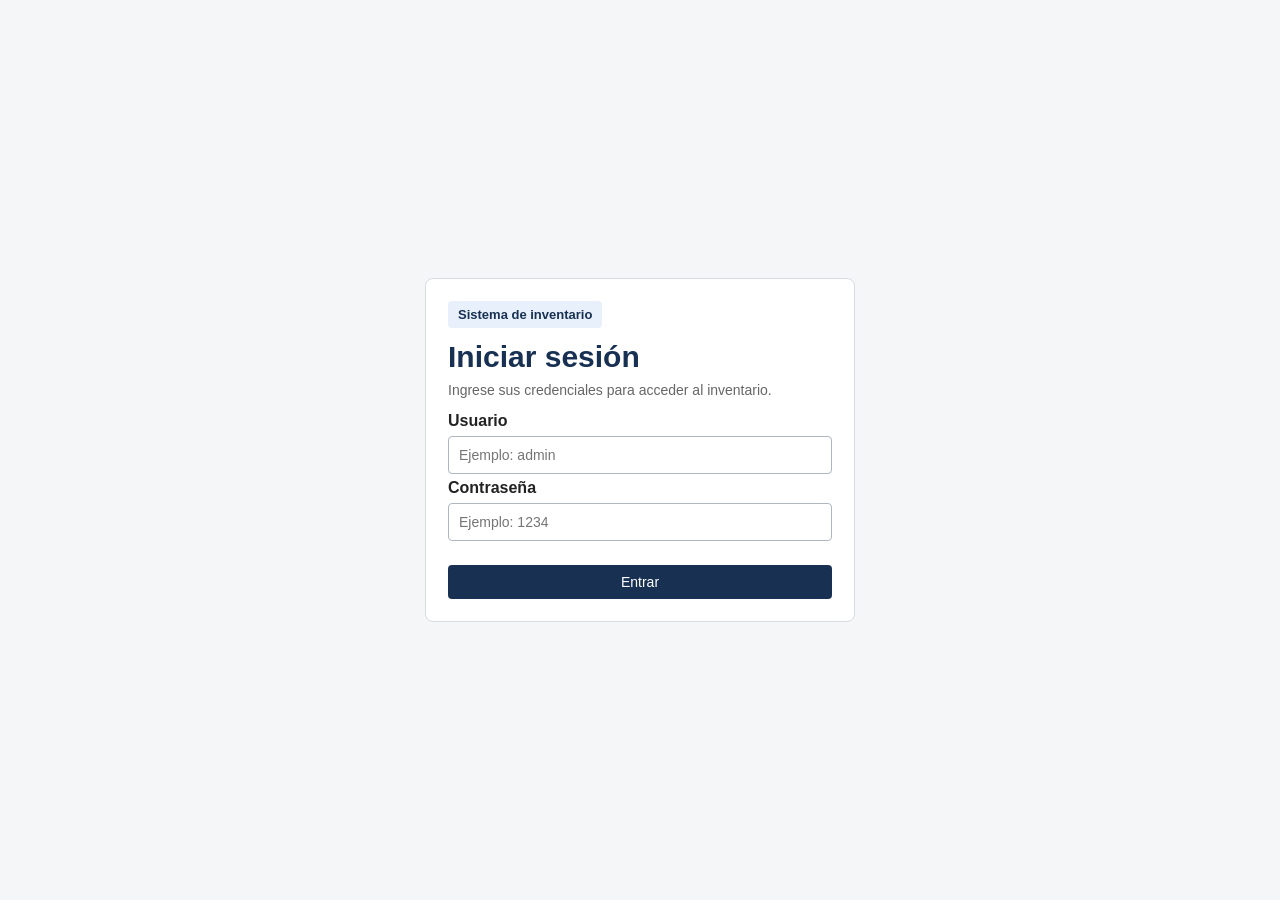
==== login.html @ 04b739b0 "Mejora dashboard, login y navegacion lateral" ====
<!DOCTYPE html>
<html lang="es">
<head>
  <meta charset="UTF-8">
  <meta name="viewport" content="width=device-width, initial-scale=1.0">
  <title>Login - Inventario Básico</title>
  <link rel="stylesheet" href="css/styles.css">
</head>
<body data-page="login">

  <main class="contenedor-login">
    <section class="tarjeta login-tarjeta">
      <span class="etiqueta">Sistema de inventario</span>
      <h1>Iniciar sesión</h1>
      <p class="texto-ayuda">Ingrese sus credenciales para acceder al inventario.</p>

      <form id="formLogin">
        <div class="campo">
          <label for="loginUsuario">Usuario</label>
          <input type="text" id="loginUsuario" placeholder="Ejemplo: admin">
        </div>

        <div class="campo">
          <label for="loginClave">Contraseña</label>
          <input type="password" id="loginClave" placeholder="Ejemplo: 1234">
        </div>

        <p id="mensajeLogin" class="mensaje"></p>

        <button type="submit">Entrar</button>
      </form>
    </section>
  </main>

  <script src="js/app.js"></script>
</body>
</html>
---- css/styles.css ----
* {
  box-sizing: border-box;
}

body {
  margin: 0;
  font-family: Arial, Helvetica, sans-serif;
  background-color: #f4f6f8;
  color: #222;
}

body.dark {
  background-color: #1f1f1f;
  color: #f5f5f5;
}

.app-layout {
  min-height: 100vh;
}

.barra-superior {
  background-color: #183153;
  color: #fff;
  padding: 18px 40px;
  display: flex;
  justify-content: space-between;
  align-items: center;
  gap: 20px;
  flex-wrap: wrap;
}

.barra-superior h1 {
  margin: 0 0 5px 0;
  font-size: 26px;
}

.barra-superior p {
  margin: 0;
  color: #d6e0ef;
}

.menu-principal {
  display: flex;
  gap: 8px;
  flex-wrap: wrap;
}

.sidebar {
  position: fixed;
  top: 0;
  left: 0;
  z-index: 10;
  width: 250px;
  height: 100vh;
  padding: 14px 18px 18px 18px;
  background-color: #183153;
  color: #fff;
  display: flex;
  flex-direction: column;
  gap: 18px;
  transition: width 0.2s ease;
}

.sidebar-superior {
  display: flex;
  align-items: center;
  justify-content: flex-start;
  min-height: 40px;
}

.sidebar-branding {
  padding: 10px 4px 16px 4px;
  border-bottom: 1px solid rgba(137, 167, 204, 0.28);
}

.sidebar-toggle {
  width: 36px;
  height: 36px;
  padding: 0;
  flex: 0 0 36px;
  border: 1px solid #89a7cc;
  background-color: #244c7c;
  font-size: 18px;
  line-height: 1;
  transition: transform 0.2s ease;
}

.sidebar-marca h1 {
  margin: 0 0 6px 0;
  font-size: 24px;
  line-height: 1.1;
  letter-spacing: 0;
}

.sidebar-marca p {
  margin: 0;
  color: #d6e0ef;
  font-size: 13px;
  line-height: 1.35;
}

.sidebar .menu-principal {
  display: flex;
  flex-direction: column;
  gap: 4px;
  margin-top: 2px;
}

.sidebar-logout {
  width: 100%;
  margin-top: auto;
  background-color: #5d6d7e;
}

.sidebar-logout:hover {
  background-color: #6f8092;
}

.sidebar.colapsado {
  width: 78px;
  padding-left: 20px;
  padding-right: 20px;
}

.sidebar.colapsado .sidebar-toggle {
  transform: rotate(180deg);
}

.sidebar.colapsado .sidebar-branding,
.sidebar.colapsado .menu-principal,
.sidebar.colapsado .sidebar-logout {
  display: none;
}

.menu-principal a,
.menu-principal button {
  color: #fff;
  text-decoration: none;
  padding: 10px 12px;
  border-radius: 6px;
  border: 1px solid transparent;
  background-color: transparent;
  font-size: 14px;
}

.menu-principal a:hover,
.menu-principal button:hover {
  background-color: rgba(36, 76, 124, 0.55);
}

.sidebar .menu-principal a {
  position: relative;
  padding-left: 18px;
  color: #d6e0ef;
  white-space: nowrap;
}

.sidebar .menu-principal a.activo {
  background-color: rgba(255, 255, 255, 0.06);
  border-color: transparent;
  color: #fff;
  font-weight: bold;
}

.sidebar .menu-principal a.activo::before {
  content: "";
  position: absolute;
  top: 8px;
  bottom: 8px;
  left: 0;
  width: 5px;
  border-radius: 0 4px 4px 0;
  background-color: #89a7cc;
}

.menu-principal button {
  cursor: pointer;
}

.contenedor {
  width: 92%;
  max-width: 1150px;
  margin: 28px auto;
}

.app-layout .contenedor {
  width: auto;
  max-width: none;
  margin: 28px 28px 28px 278px;
  transition: margin-left 0.2s ease;
}

.app-layout.sidebar-colapsado .contenedor {
  margin-left: 106px;
}

.contenedor-formulario {
  max-width: 850px;
}

.app-layout .contenedor-formulario {
  max-width: 850px;
  margin-right: auto;
}

.contenedor-login {
  width: 92%;
  max-width: 430px;
  min-height: 100vh;
  margin: 0 auto;
  display: flex;
  align-items: center;
}

.login-tarjeta {
  width: 100%;
}

.login-tarjeta h1 {
  margin: 12px 0 8px 0;
  font-size: 30px;
  color: #183153;
}

body.dark .login-tarjeta h1 {
  color: #fff;
}

.login-tarjeta button {
  width: 100%;
  margin-top: 8px;
}

.hero {
  background-color: #fff;
  border: 1px solid #d7dce2;
  border-radius: 8px;
  padding: 28px;
  display: flex;
  justify-content: space-between;
  gap: 20px;
  align-items: center;
}

.dashboard {
  display: flex;
  flex-direction: column;
  gap: 18px;
}

.dashboard-header {
  background-color: #fff;
  border: 1px solid #d7dce2;
  border-radius: 16px;
  padding: 20px 22px;
  display: flex;
  justify-content: space-between;
  gap: 20px;
  align-items: center;
  box-shadow: 0 10px 28px rgba(24, 49, 83, 0.08);
}

.dashboard-header h2 {
  margin: 8px 0 6px 0;
  font-size: 28px;
}

.dashboard-header p {
  margin: 0;
  color: #555;
}

.panel-usuario-compacto {
  min-width: 220px;
  border-radius: 14px;
  box-shadow: none;
}

body.dark .hero,
body.dark .dashboard-header,
body.dark .tarjeta,
body.dark .tarjeta-resumen,
body.dark .panel-usuario {
  background-color: #2d2d2d;
  border-color: #555;
}

.hero h2 {
  margin: 8px 0;
  font-size: 30px;
}

.hero p {
  max-width: 650px;
  color: #555;
}

body.dark .hero p,
body.dark .dashboard-header p,
body.dark .texto-ayuda,
body.dark .texto-pequeno,
body.dark .contador {
  color: #ddd;
}

.etiqueta {
  display: inline-block;
  background-color: #e8f0fb;
  color: #183153;
  padding: 6px 10px;
  border-radius: 4px;
  font-size: 13px;
  font-weight: bold;
}

.panel-usuario {
  min-width: 230px;
  background-color: #f7f9fc;
  border: 1px solid #d7dce2;
  border-radius: 8px;
  padding: 18px;
}

.panel-usuario strong {
  display: block;
  font-size: 20px;
  margin-bottom: 6px;
}

.resumen-grid {
  display: grid;
  grid-template-columns: repeat(3, 1fr);
  gap: 16px;
  margin: 20px 0;
}

.metricas-grid {
  margin: 0;
}

.tarjeta-resumen,
.tarjeta {
  background-color: #fff;
  border: 1px solid #d7dce2;
  border-radius: 8px;
  padding: 22px;
}

.dashboard-card,
.metrica-card {
  border-radius: 16px;
  box-shadow: 0 10px 28px rgba(24, 49, 83, 0.08);
}

.metrica-card {
  display: flex;
  align-items: center;
  gap: 16px;
  min-height: 118px;
}

.metrica-icono {
  width: 46px;
  height: 46px;
  flex: 0 0 46px;
  border-radius: 14px;
  background-color: #e8f0fb;
  color: #183153;
  display: inline-flex;
  align-items: center;
  justify-content: center;
  font-size: 22px;
  font-weight: bold;
}

.tarjeta-resumen p,
.tarjeta h2,
.tarjeta p {
  margin-top: 0;
}

.tarjeta-resumen strong {
  font-size: 28px;
  color: #183153;
}

.dashboard-grid {
  display: grid;
  grid-template-columns: minmax(0, 1.6fr) minmax(280px, 0.9fr);
  gap: 18px;
}

.encabezado-seccion.compacto {
  margin-bottom: 14px;
}

.encabezado-seccion.compacto h2 {
  margin-bottom: 6px;
}

.chart-card {
  min-height: 360px;
}

.chart-wrap {
  width: 100%;
  min-height: 280px;
}

.chart-wrap canvas {
  width: 100%;
  height: 280px;
  display: block;
}

.actividad-lista {
  display: flex;
  flex-direction: column;
  gap: 10px;
}

.actividad-item {
  border: 1px solid #d7dce2;
  border-radius: 14px;
  padding: 12px 14px;
  background-color: #f7f9fc;
}

.actividad-item strong {
  display: block;
  margin-bottom: 4px;
  color: #183153;
}

.actividad-item p {
  margin: 0;
}

body.dark .dashboard-card,
body.dark .metrica-card {
  box-shadow: none;
}

body.dark .metrica-icono {
  background-color: #3a3a3a;
  color: #fff;
}

body.dark .actividad-item {
  background-color: #252525;
  border-color: #555;
}

body.dark .actividad-item strong {
  color: #fff;
}

body.dark .tarjeta-resumen strong {
  color: #fff;
}

.encabezado-seccion {
  display: flex;
  justify-content: space-between;
  align-items: center;
  gap: 16px;
  margin-bottom: 18px;
}

.acciones-inicio,
.acciones-formulario {
  display: flex;
  gap: 10px;
  flex-wrap: wrap;
  align-items: center;
}

.boton,
button {
  display: inline-block;
  padding: 9px 14px;
  border: none;
  border-radius: 4px;
  background-color: #183153;
  color: #fff;
  text-decoration: none;
  cursor: pointer;
  font-size: 14px;
}

.boton:hover,
button:hover {
  background-color: #244c7c;
}

button.secundario,
.boton.secundario {
  background-color: #5d6d7e;
}

button.claro,
.boton.claro {
  background-color: #e8edf3;
  color: #183153;
}

.sidebar .sidebar-toggle {
  width: 36px;
  height: 36px;
  padding: 0;
  background-color: #244c7c;
  border: 1px solid #89a7cc;
  color: #fff;
  font-size: 18px;
}

.sidebar .sidebar-toggle:hover {
  background-color: #315d91;
}

.sidebar .sidebar-logout {
  width: 100%;
  margin-top: auto;
  background-color: #5d6d7e;
}

.filtros {
  margin-bottom: 16px;
}

label {
  display: block;
  margin-bottom: 6px;
  font-weight: bold;
}

input,
select {
  width: 100%;
  padding: 10px;
  border: 1px solid #aeb6bf;
  border-radius: 4px;
  font-size: 14px;
}

body.dark input,
body.dark select {
  background-color: #3b3b3b;
  color: #fff;
  border-color: #666;
}

.form-grid {
  display: grid;
  grid-template-columns: repeat(2, 1fr);
  gap: 16px;
}

.campo {
  margin-bottom: 5px;
}

.contador,
.texto-ayuda,
.texto-pequeno {
  color: #666;
  font-size: 14px;
}

.mensaje {
  color: #b00020;
  font-weight: bold;
  margin-top: 14px;
}

.tabla-contenedor {
  overflow-x: auto;
}

table {
  width: 100%;
  border-collapse: collapse;
  background-color: #fff;
}

body.dark table {
  background-color: #2d2d2d;
}

th,
td {
  padding: 11px;
  border-bottom: 1px solid #d7dce2;
  text-align: left;
  vertical-align: middle;
}

body.dark th,
body.dark td {
  border-color: #555;
}

th {
  background-color: #e8edf3;
  color: #183153;
}

body.dark th {
  background-color: #3a3a3a;
  color: #fff;
}

.acciones-tabla {
  display: flex;
  gap: 8px;
  flex-wrap: wrap;
}

.estado-stock {
  display: inline-block;
  padding: 4px 8px;
  border-radius: 4px;
  font-size: 13px;
  background-color: #e8f5e9;
  color: #1b5e20;
}

.estado-stock.bajo {
  background-color: #fff3cd;
  color: #856404;
}

.estado-stock.agotado {
  background-color: #f8d7da;
  color: #842029;
}

.sin-productos {
  text-align: center;
  color: #666;
}

@media (max-width: 760px) {
  .barra-superior,
  .hero,
  .dashboard-header,
  .encabezado-seccion {
    display: block;
  }

  .menu-principal {
    margin-top: 14px;
  }

  .resumen-grid,
  .form-grid,
  .dashboard-grid {
    grid-template-columns: 1fr;
  }

  .dashboard-header {
    padding: 18px;
  }

  .panel-usuario-compacto {
    margin-top: 16px;
  }

  .metrica-card {
    min-height: auto;
  }

  .panel-usuario {
    margin-top: 18px;
  }

  .sidebar {
    position: sticky;
    width: 100%;
    height: auto;
    padding: 12px 20px;
    flex-direction: row;
    align-items: center;
    flex-wrap: wrap;
    gap: 12px;
  }

  .sidebar.colapsado {
    width: 100%;
  }

  .sidebar-superior {
    width: auto;
    align-items: center;
  }

  .sidebar-branding {
    flex: 1;
    padding: 0;
    border-bottom: none;
  }

  .sidebar-marca h1 {
    font-size: 21px;
  }

  .sidebar .menu-principal {
    width: 100%;
    margin-top: 0;
    flex-direction: row;
  }

  .sidebar-logout,
  .sidebar .sidebar-logout {
    width: auto;
    margin-top: 0;
  }

  .sidebar.colapsado .sidebar-branding,
  .sidebar.colapsado .menu-principal,
  .sidebar.colapsado .sidebar-logout {
    display: none;
  }

  .app-layout .contenedor,
  .app-layout.sidebar-colapsado .contenedor {
    width: 92%;
    max-width: 1150px;
    margin: 20px auto;
  }
}
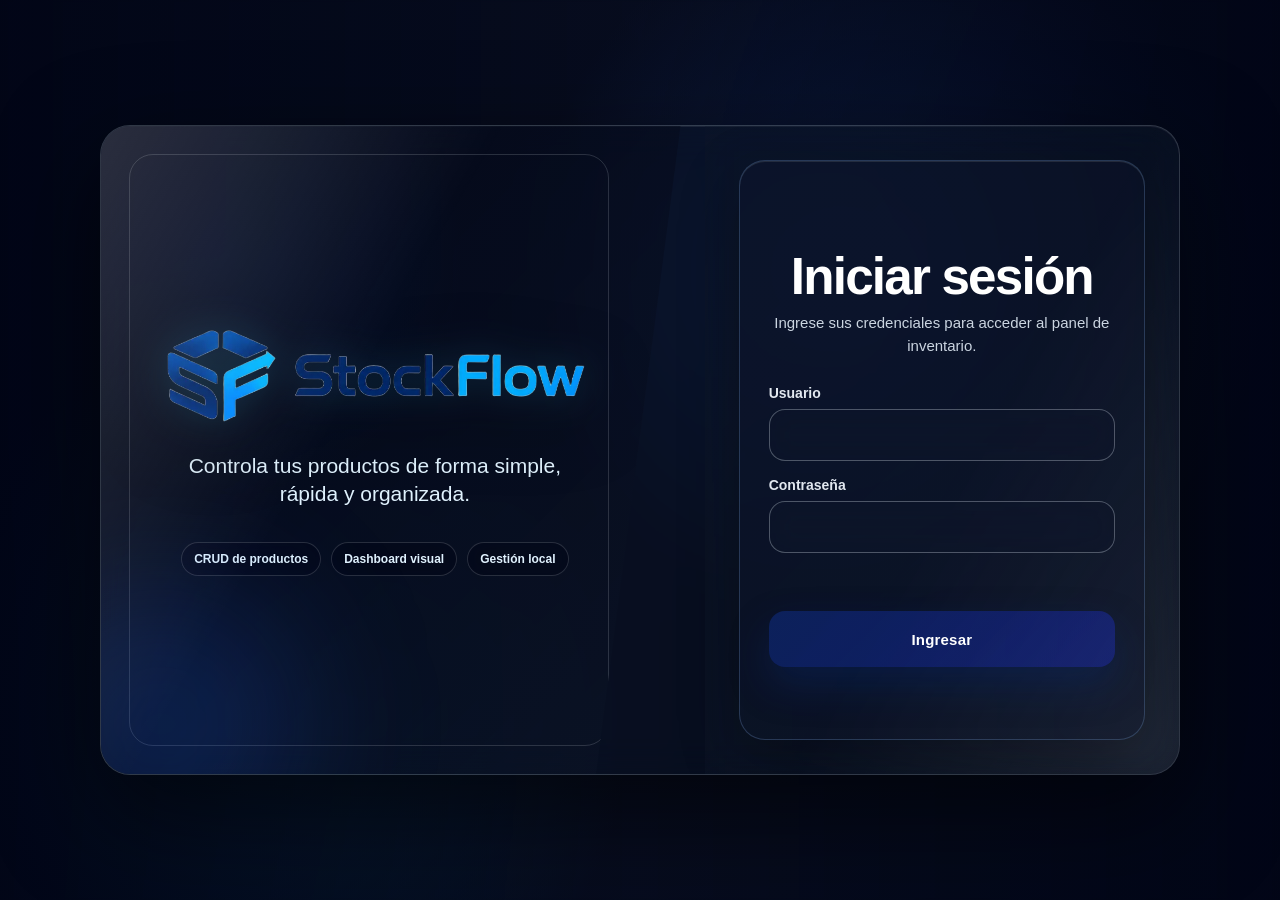
==== commit 97abc5f6: "Mejora diseño visual login" ====
--- a/login.html
+++ b/login.html
@@ -3,35 +3,81 @@
 <head>
   <meta charset="UTF-8">
   <meta name="viewport" content="width=device-width, initial-scale=1.0">
-  <title>Login - Inventario Básico</title>
+  <title>Login - StockFlow</title>
   <link rel="stylesheet" href="css/styles.css">
 </head>
+
 <body data-page="login">
 
-  <main class="contenedor-login">
-    <section class="tarjeta login-tarjeta">
-      <span class="etiqueta">Sistema de inventario</span>
-      <h1>Iniciar sesión</h1>
-      <p class="texto-ayuda">Ingrese sus credenciales para acceder al inventario.</p>
+  <div class="login-background">
+    <video class="login-video" autoplay muted loop playsinline>
+      <source src="assets/video/stockflow-bg.mp4" type="video/mp4">
+    </video>
 
-      <form id="formLogin">
-        <div class="campo">
-          <label for="loginUsuario">Usuario</label>
-          <input type="text" id="loginUsuario" placeholder="Ejemplo: admin">
+    <div class="login-overlay"></div>
+  </div>
+
+  <main class="login-page">
+    <section class="login-shell">
+
+      <article class="login-brand-panel">
+
+        <img  
+          src="assets/img/stockFlowL.png"
+          alt="Logo de StockFlow"
+          class="login-logo"
+        >
+
+        <p class="login-frase">
+          Controla tus productos de forma simple, rápida y organizada.
+        </p>
+
+        <div class="login-beneficios">
+          <span>CRUD de productos</span>
+          <span>Dashboard visual</span>
+          <span>Gestión local</span>
+        </div>
+      </article>
+
+      <section class="login-form-panel">
+        <div class="login-form-header">
+          <h2>Iniciar sesión</h2>
+          <p>Ingrese sus credenciales para acceder al panel de inventario.</p>
         </div>
 
-        <div class="campo">
-          <label for="loginClave">Contraseña</label>
-          <input type="password" id="loginClave" placeholder="Ejemplo: 1234">
-        </div>
+        <form id="formLogin" class="login-form">
+          <div class="campo login-campo">
+            <label for="loginUsuario">Usuario</label>
+            <input 
+              type="text" 
+              id="loginUsuario" 
+              placeholder=""
+              autocomplete="username"
+            >
+          </div>
 
-        <p id="mensajeLogin" class="mensaje"></p>
+          <div class="campo login-campo">
+            <label for="loginClave">Contraseña</label>
+            <input 
+              type="password" 
+              id="loginClave" 
+              placeholder=""
+              autocomplete="current-password"
+            >
+          </div>
 
-        <button type="submit">Entrar</button>
-      </form>
+          <p id="mensajeLogin" class="mensaje login-mensaje"></p>
+
+          <button type="submit" class="login-submit">
+            Ingresar
+          </button>
+        </form>
+
+      </section>
+
     </section>
   </main>
 
   <script src="js/app.js"></script>
 </body>
-</html>
+</html>
--- a/css/styles.css
+++ b/css/styles.css
@@ -270,17 +270,55 @@
   color: #555;
 }
 
-.panel-usuario-compacto {
-  min-width: 220px;
-  border-radius: 14px;
-  box-shadow: none;
+.estado-sistema-card {
+  min-width: 320px;
+  max-width: 430px;
+  border: 1px solid #d7dce2;
+  border-radius: 16px;
+  padding: 14px 16px;
+  background-color: #f7f9fc;
+}
+
+.estado-sistema-card h3 {
+  margin: 0 0 10px 0;
+  color: #183153;
+  font-size: 15px;
+}
+
+.estado-sistema-lista {
+  display: flex;
+  flex-direction: column;
+  gap: 7px;
+}
+
+.estado-sistema-lista p {
+  margin: 0;
+  color: #555;
+  font-size: 13px;
+  line-height: 1.35;
+}
+
+.estado-sistema-lista span {
+  display: inline-block;
+  width: 22px;
+}
+
+.estado-sistema-lista strong {
+  color: #183153;
+  font-weight: bold;
+}
+
+.estado-sistema-card > .texto-ayuda {
+  margin: 9px 0 0 0;
+  font-size: 12px;
 }
 
 body.dark .hero,
 body.dark .dashboard-header,
 body.dark .tarjeta,
 body.dark .tarjeta-resumen,
-body.dark .panel-usuario {
+body.dark .panel-usuario,
+body.dark .estado-sistema-card {
   background-color: #2d2d2d;
   border-color: #555;
 }
@@ -390,6 +428,10 @@
   gap: 18px;
 }
 
+.dato-oculto {
+  display: none;
+}
+
 .encabezado-seccion.compacto {
   margin-bottom: 14px;
 }
@@ -453,6 +495,15 @@
 
 body.dark .actividad-item strong {
   color: #fff;
+}
+
+body.dark .estado-sistema-card h3,
+body.dark .estado-sistema-lista strong {
+  color: #fff;
+}
+
+body.dark .estado-sistema-lista p {
+  color: #ddd;
 }
 
 body.dark .tarjeta-resumen strong {
@@ -662,7 +713,10 @@
     padding: 18px;
   }
 
-  .panel-usuario-compacto {
+  .estado-sistema-card {
+    min-width: 0;
+    max-width: none;
+    width: 100%;
     margin-top: 16px;
   }
 
@@ -729,3 +783,433 @@
     margin: 20px auto;
   }
 }
+
+  /*Login moderno - StockFlow */
+
+body[data-page="login"] {
+  min-height: 100vh;
+  margin: 0;
+  overflow: hidden;
+  background: #020617;
+  color: #f8fafc;
+}
+
+/* Video de fondo */
+.login-background {
+  position: fixed;
+  inset: 0;
+  z-index: -3;
+  overflow: hidden;
+  background: #020617;
+}
+
+.login-video {
+  width: 100%;
+  height: 100%;
+  object-fit: cover;
+  opacity: 0.72;
+  filter: contrast(1.12) saturate(1.05);
+  display: block;
+}
+
+.login-overlay {
+  position: fixed;
+  inset: 0;
+  z-index: -2;
+  background:
+    linear-gradient(90deg, rgba(2, 6, 23, 0.88), rgba(15, 23, 42, 0.38), rgba(2, 6, 23, 0.88)),
+    radial-gradient(circle at 70% 30%, rgba(37, 99, 235, 0.28), transparent 34%),
+    radial-gradient(circle at 20% 80%, rgba(14, 165, 233, 0.18), transparent 30%);
+  backdrop-filter: blur(1px);
+}
+
+
+.login-page {
+  min-height: 100vh;
+  width: 100%;
+  padding: 32px;
+  display: flex;
+  align-items: center;
+  justify-content: center;
+}
+
+
+.login-shell {
+  width: min(1080px, 94vw);
+  min-height: 650px;
+  display: grid;
+  grid-template-columns: 1.12fr 0.88fr;
+  position: relative;
+  overflow: hidden;
+  border-radius: 30px;
+  border: 1px solid rgba(226, 232, 240, 0.2);
+  background: rgba(15, 23, 42, 0.26);
+  box-shadow:
+    0 35px 100px rgba(0, 0, 0, 0.58),
+    inset 0 1px 0 rgba(255, 255, 255, 0.08);
+  backdrop-filter: blur(18px);
+}
+
+
+.login-shell::before {
+  content: "";
+  position: absolute;
+  inset: 0;
+  background:
+    linear-gradient(120deg, rgba(255, 255, 255, 0.16), transparent 28%, transparent 72%, rgba(255, 255, 255, 0.08));
+  pointer-events: none;
+  z-index: 2;
+}
+
+
+.login-brand-panel {
+  position: relative;
+  padding: 64px 120px 64px 64px;
+  display: flex;
+  flex-direction: column;
+  justify-content: center;
+  text-align: center;
+  overflow: hidden;
+  background:
+    linear-gradient(135deg, rgba(2, 6, 23, 0.82), rgba(15, 23, 42, 0.42)),
+    radial-gradient(circle at 20% 20%, rgba(37, 99, 235, 0.22), transparent 34%);
+  clip-path: polygon(0 0, 96% 0, 82% 100%, 0% 100%);
+}
+
+
+.login-brand-panel::before {
+  content: "";
+  position: absolute;
+  inset: 28px 96px 28px 28px;
+  border: 1px solid rgba(226, 232, 240, 0.16);
+  border-radius: 24px;
+  pointer-events: none;
+}
+
+
+.login-brand-panel::after {
+  content: "";
+  position: absolute;
+  width: 280px;
+  height: 280px;
+  left: -80px;
+  bottom: -90px;
+  background: rgba(37, 99, 235, 0.22);
+  filter: blur(70px);
+  border-radius: 999px;
+  pointer-events: none;
+}
+
+.login-logo {
+  position: relative;
+  z-index: 1;
+  width: 600px;
+  max-width: 100%;
+  margin-bottom: 22px;
+  filter: drop-shadow(0 0 18px rgba(56, 189, 248, 0.22))
+          drop-shadow(0 18px 34px rgba(0, 0, 0, 0.55));
+}
+
+.login-badge,
+.login-mini-badge {
+  width: fit-content;
+  display: inline-flex;
+  align-items: center;
+  gap: 8px;
+  border: 1px solid rgba(191, 219, 254, 0.32);
+  background: rgba(15, 23, 42, 0.48);
+  color: #dbeafe;
+  padding: 8px 13px;
+  border-radius: 999px;
+  font-size: 13px;
+  font-weight: 700;
+  letter-spacing: 0.2px;
+}
+
+.login-brand-panel h1 {
+  position: relative;
+  margin: 18px 0 16px;
+  font-size: clamp(46px, 6vw, 72px);
+  line-height: 0.95;
+  letter-spacing: -3px;
+  color: #ffffff;
+  text-shadow: 0 12px 35px rgba(0, 0, 0, 0.55);
+}
+
+.login-frase {
+  position: relative;
+  max-width: 420px;
+  margin: 0;
+  text-align: center;
+  color: #e0f2fe;
+  font-size: 21px;
+  line-height: 1.35;
+  font-weight: 500;
+}
+
+.login-beneficios {
+  position: relative;
+  margin-top: 34px;
+  display: flex;
+  flex-wrap: wrap;
+  justify-content: center;
+  gap: 10px;
+}
+
+.login-beneficios span {
+  display: inline-flex;
+  padding: 9px 12px;
+  border-radius: 999px;
+  background: rgba(2, 6, 23, 0.52);
+  border: 1px solid rgba(226, 232, 240, 0.16);
+  color: #e0f2fe;
+  font-size: 12px;
+  font-weight: 800;
+  backdrop-filter: blur(12px);
+}
+
+
+.login-form-panel {
+  position: relative;
+  z-index: 3;
+  padding: 64px;
+  display: flex;
+  flex-direction: column;
+  justify-content: center;
+  align-items: left;
+  background:
+    linear-gradient(135deg, rgba(15, 23, 42, 0.24), rgba(30, 41, 59, 0.16));
+  color: #f8fafc;
+  backdrop-filter: blur(22px);
+}
+
+
+.login-form-panel::before {
+  content: "";
+  position: absolute;
+  inset: 34px;
+  border-radius: 26px;
+  background: rgba(15, 23, 42, 0.38);
+  border: 1px solid rgba(147, 197, 253, 0.22);
+  box-shadow: inset 0 1px 0 rgba(255, 255, 255, 0.10),
+    0 20px 60px rgba(0, 0, 0, 0.28);
+  z-index: -1;
+}
+
+
+.login-form-header {
+  width: 100%;
+  max-width: 430px;
+  margin-bottom: 28px;
+  text-align: center;
+}
+
+.login-form-header h2 {
+  margin: 18px 0 10px;
+  color: #ffffff;
+  font-size: clamp(40px, 4vw, 54px);
+  line-height: 1;
+  letter-spacing: -1.8px;
+}
+
+.login-form-header p {
+  margin: 0 auto;
+  max-width: 360px;
+  color: #cbd5e1;
+  font-size: 15px;
+  line-height: 1.5;
+}
+
+.login-mini-badge {
+  background: rgba(37, 99, 235, 0.18);
+  border-color: rgba(147, 197, 253, 0.24);
+  color: #bfdbfe;
+}
+
+
+.login-form {
+  display: flex;
+  flex-direction: column;
+  gap: 16px;
+}
+
+.login-campo {
+  margin: 0;
+  text-align: left;
+}
+
+.login-campo label {
+  display: block;
+  margin-bottom: 8px;
+  color: #e2e8f0;
+  font-size: 14px;
+  font-weight: 800;
+}
+
+
+.login-campo input {
+  width: 100%;
+  height: 52px;
+  box-sizing: border-box;
+  border: 1px solid rgba(203, 213, 225, 0.34);
+  border-radius: 16px;
+  background: rgba(15, 23, 42, 0.48);
+  color: #ffffff;
+  padding: 0 16px;
+  font-size: 15px;
+  outline: none;
+  backdrop-filter: blur(14px);
+  transition:
+    border-color 0.2s ease,
+    box-shadow 0.2s ease,
+    transform 0.2s ease,
+    background 0.2s ease;
+}
+
+.login-campo input::placeholder {
+  color: #94a3b8;
+}
+
+.login-campo input:focus {
+  border-color: #60a5fa;
+  background: rgba(15, 23, 42, 0.66);
+  box-shadow: 0 0 0 4px rgba(96, 165, 250, 0.18);
+  transform: translateY(-1px);
+}
+
+
+.login-mensaje {
+  min-height: 22px;
+  margin: 0;
+  color: #fca5a5;
+  font-size: 14px;
+  font-weight: 800;
+}
+
+
+.login-submit {
+  width: 100%;
+  min-height: 56px;
+  margin-top: 4px;
+  border: none;
+  border-radius: 16px;
+  background: linear-gradient(135deg, #0c215b, #2132e35e);
+  color: #ffffff;
+  font-size: 15px;
+  font-weight: 900;
+  letter-spacing: 0.2px;
+  cursor: pointer;
+  box-shadow: 0 18px 38px rgba(9, 43, 117, 0.35);
+  transition:
+    transform 0.2s ease,
+    box-shadow 0.2s ease,
+    filter 0.2s ease;
+}
+
+.login-submit:hover {
+  transform: translateY(-2px);
+  box-shadow: 0 24px 46px rgba(37, 99, 235, 0.45);
+  filter: brightness(1.06);
+}
+
+.login-submit:active {
+  transform: translateY(0);
+}
+
+.login-nota {
+  margin: 22px 0 0;
+  color: #cbd5e1;
+  font-size: 13px;
+  text-align: center;
+}
+
+/* Responsive */
+@media (max-width: 950px) {
+  body[data-page="login"] {
+    overflow-y: auto;
+
+    .login-logo {
+      width: 140px;
+      max-width: 45%;
+    }
+  }
+
+  .login-page {
+    padding: 22px;
+  }
+
+  .login-shell {
+    grid-template-columns: 1fr;
+    min-height: auto;
+  }
+
+  .login-brand-panel {
+    min-height: 330px;
+    padding: 38px;
+    clip-path: none;
+  }
+
+  .login-brand-panel::before {
+    inset: 24px;
+  }
+
+  .login-form-panel {
+    padding: 42px;
+  }
+
+  .login-form-panel::before {
+    inset: 22px;
+  }
+
+  .login-brand-panel h1 {
+    font-size: 54px;
+    letter-spacing: -2px;
+  }
+
+  .login-frase {
+    font-size: 18px;
+  }
+}
+
+@media (max-width: 540px) {
+  .login-page {
+    padding: 14px;
+
+    .login-logo {
+      width: 115px;
+      max-width: 50%
+    }
+  }
+
+  .login-shell {
+    width: 100%;
+    border-radius: 24px;
+  }
+
+  .login-brand-panel {
+    min-height: 280px;
+    padding: 30px;
+  }
+
+  .login-brand-panel::before {
+    inset: 18px;
+    border-radius: 18px;
+  }
+
+  .login-brand-panel h1 {
+    font-size: 44px;
+  }
+
+  .login-form-panel {
+    padding: 30px;
+  }
+
+  .login-form-panel::before {
+    inset: 14px;
+    border-radius: 20px;
+  }
+
+  .login-form-header h2 {
+    font-size: 34px;
+  }
+}
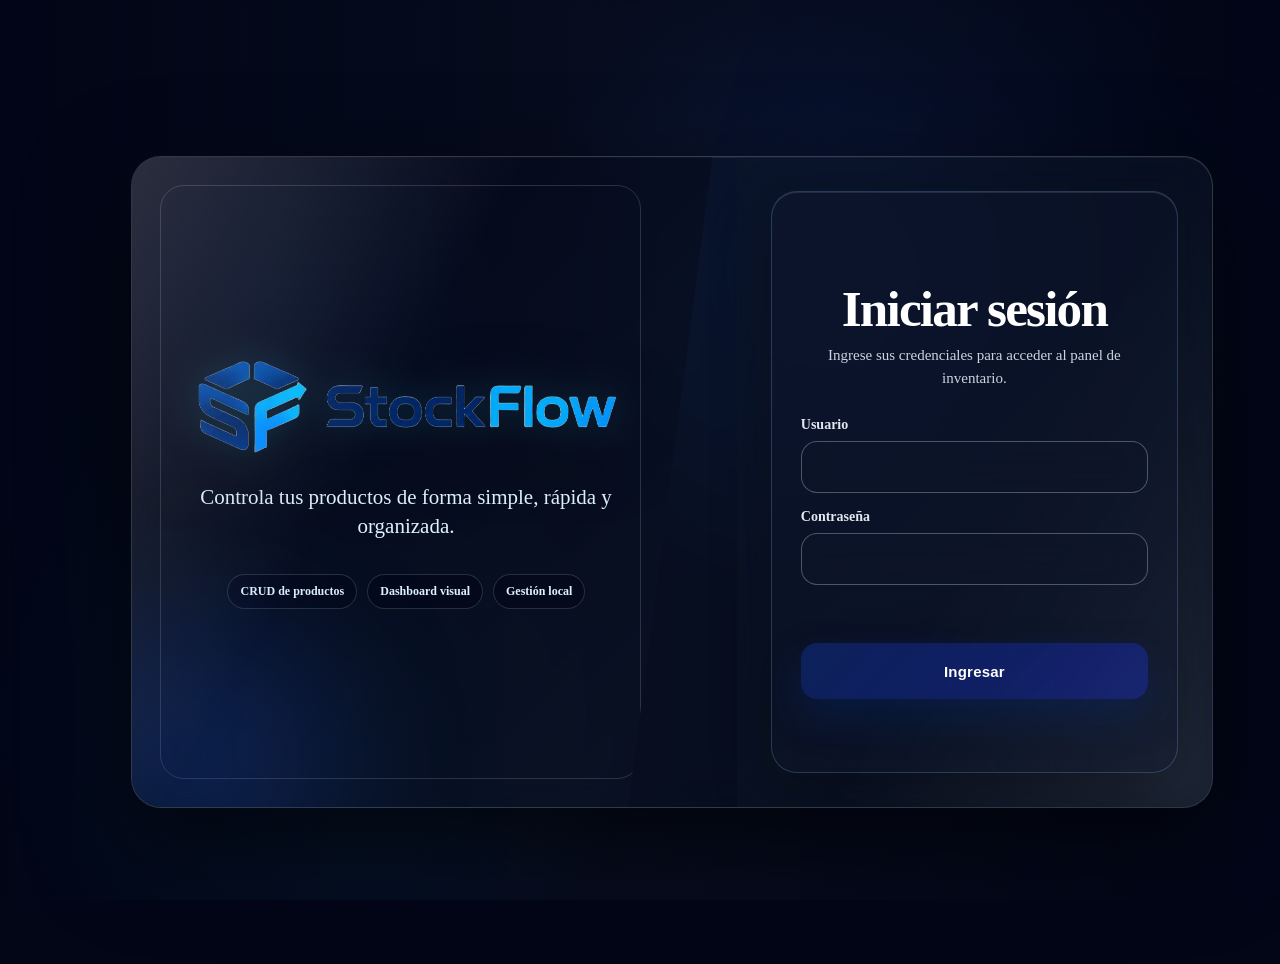
==== commit aee77efd: "Mejora diseño visual del dashboard princial" ====
--- a/login.html
+++ b/login.html
@@ -4,7 +4,7 @@
   <meta charset="UTF-8">
   <meta name="viewport" content="width=device-width, initial-scale=1.0">
   <title>Login - StockFlow</title>
-  <link rel="stylesheet" href="css/styles.css">
+  <link rel="stylesheet" href="css/login.css">
 </head>
 
 <body data-page="login">
--- a/css/login.css
+++ b/css/login.css
@@ -0,0 +1,449 @@
+body[data-page="login"] {
+  min-height: 100vh;
+  margin: 0;
+  overflow: hidden;
+  background: #020617;
+  color: #f8fafc;   
+}
+
+@media (max-width: 1200px) {
+  .dashboard-header {
+    flex-direction: column;
+  }
+
+  .estado-sistema-card {
+    flex: none;
+    width: 100%;
+    max-width: none;
+  }
+
+  .resumen-grid {
+    grid-template-columns: 1fr;
+  }
+
+  .dashboard-grid {
+    grid-template-columns: 1fr;
+  }
+}
+
+
+
+/* Video de fondo */
+.login-background {
+  position: fixed;
+  inset: 0;
+  z-index: -3;
+  overflow: hidden;
+  background: #020617;
+}
+
+.login-video {
+  width: 100%;
+  height: 100%;
+  object-fit: cover;
+  opacity: 0.72;
+  filter: contrast(1.12) saturate(1.05);
+  display: block;
+}
+
+.login-overlay {
+  position: fixed;
+  inset: 0;
+  z-index: -2;
+  background:
+    linear-gradient(90deg, rgba(2, 6, 23, 0.88), rgba(15, 23, 42, 0.38), rgba(2, 6, 23, 0.88)),
+    radial-gradient(circle at 70% 30%, rgba(37, 99, 235, 0.28), transparent 34%),
+    radial-gradient(circle at 20% 80%, rgba(14, 165, 233, 0.18), transparent 30%);
+  backdrop-filter: blur(1px);
+}
+
+
+.login-page {
+  min-height: 100vh;
+  width: 100%;
+  padding: 32px;
+  display: flex;
+  align-items: center;
+  justify-content: center;
+}
+
+
+.login-shell {
+  width: min(1080px, 94vw);
+  min-height: 650px;
+  display: grid;
+  grid-template-columns: 1.12fr 0.88fr;
+  position: relative;
+  overflow: hidden;
+  border-radius: 30px;
+  border: 1px solid rgba(226, 232, 240, 0.2);
+  background: rgba(15, 23, 42, 0.26);
+  box-shadow:
+    0 35px 100px rgba(0, 0, 0, 0.58),
+    inset 0 1px 0 rgba(255, 255, 255, 0.08);
+  backdrop-filter: blur(18px);
+}
+
+
+.login-shell::before {
+  content: "";
+  position: absolute;
+  inset: 0;
+  background:
+    linear-gradient(120deg, rgba(255, 255, 255, 0.16), transparent 28%, transparent 72%, rgba(255, 255, 255, 0.08));
+  pointer-events: none;
+  z-index: 2;
+}
+
+
+.login-brand-panel {
+  position: relative;
+  padding: 64px 120px 64px 64px;
+  display: flex;
+  flex-direction: column;
+  justify-content: center;
+  text-align: center;
+  overflow: hidden;
+  background:
+    linear-gradient(135deg, rgba(2, 6, 23, 0.82), rgba(15, 23, 42, 0.42)),
+    radial-gradient(circle at 20% 20%, rgba(37, 99, 235, 0.22), transparent 34%);
+  clip-path: polygon(0 0, 96% 0, 82% 100%, 0% 100%);
+}
+
+
+.login-brand-panel::before {
+  content: "";
+  position: absolute;
+  inset: 28px 96px 28px 28px;
+  border: 1px solid rgba(226, 232, 240, 0.16);
+  border-radius: 24px;
+  pointer-events: none;
+}
+
+
+.login-brand-panel::after {
+  content: "";
+  position: absolute;
+  width: 280px;
+  height: 280px;
+  left: -80px;
+  bottom: -90px;
+  background: rgba(37, 99, 235, 0.22);
+  filter: blur(70px);
+  border-radius: 999px;
+  pointer-events: none;
+}
+
+.login-logo {
+  position: relative;
+  z-index: 1;
+  width: 600px;
+  max-width: 100%;
+  margin-bottom: 22px;
+  filter: drop-shadow(0 0 18px rgba(56, 189, 248, 0.22))
+          drop-shadow(0 18px 34px rgba(0, 0, 0, 0.55));
+}
+
+.login-badge,
+.login-mini-badge {
+  width: fit-content;
+  display: inline-flex;
+  align-items: center;
+  gap: 8px;
+  border: 1px solid rgba(191, 219, 254, 0.32);
+  background: rgba(15, 23, 42, 0.48);
+  color: #dbeafe;
+  padding: 8px 13px;
+  border-radius: 999px;
+  font-size: 13px;
+  font-weight: 700;
+  letter-spacing: 0.2px;
+}
+
+.login-brand-panel h1 {
+  position: relative;
+  margin: 18px 0 16px;
+  font-size: clamp(46px, 6vw, 72px);
+  line-height: 0.95;
+  letter-spacing: -3px;
+  color: #ffffff;
+  text-shadow: 0 12px 35px rgba(0, 0, 0, 0.55);
+}
+
+.login-frase {
+  position: relative;
+  max-width: 420px;
+  margin: 0;
+  text-align: center;
+  color: #e0f2fe;
+  font-size: 21px;
+  line-height: 1.35;
+  font-weight: 500;
+}
+
+.login-beneficios {
+  position: relative;
+  margin-top: 34px;
+  display: flex;
+  flex-wrap: wrap;
+  justify-content: center;
+  gap: 10px;
+}
+
+.login-beneficios span {
+  display: inline-flex;
+  padding: 9px 12px;
+  border-radius: 999px;
+  background: rgba(2, 6, 23, 0.52);
+  border: 1px solid rgba(226, 232, 240, 0.16);
+  color: #e0f2fe;
+  font-size: 12px;
+  font-weight: 800;
+  backdrop-filter: blur(12px);
+}
+
+
+.login-form-panel {
+  position: relative;
+  z-index: 3;
+  padding: 64px;
+  display: flex;
+  flex-direction: column;
+  justify-content: center;
+  align-items: left;
+  background:
+    linear-gradient(135deg, rgba(15, 23, 42, 0.24), rgba(30, 41, 59, 0.16));
+  color: #f8fafc;
+  backdrop-filter: blur(22px);
+}
+
+
+.login-form-panel::before {
+  content: "";
+  position: absolute;
+  inset: 34px;
+  border-radius: 26px;
+  background: rgba(15, 23, 42, 0.38);
+  border: 1px solid rgba(147, 197, 253, 0.22);
+  box-shadow: inset 0 1px 0 rgba(255, 255, 255, 0.10),
+    0 20px 60px rgba(0, 0, 0, 0.28);
+  z-index: -1;
+}
+
+
+.login-form-header {
+  width: 100%;
+  max-width: 430px;
+  margin-bottom: 28px;
+  text-align: center;
+}
+
+.login-form-header h2 {
+  margin: 18px 0 10px;
+  color: #ffffff;
+  font-size: clamp(40px, 4vw, 54px);
+  line-height: 1;
+  letter-spacing: -1.8px;
+}
+
+.login-form-header p {
+  margin: 0 auto;
+  max-width: 360px;
+  color: #cbd5e1;
+  font-size: 15px;
+  line-height: 1.5;
+}
+
+.login-mini-badge {
+  background: rgba(37, 99, 235, 0.18);
+  border-color: rgba(147, 197, 253, 0.24);
+  color: #bfdbfe;
+}
+
+
+.login-form {
+  display: flex;
+  flex-direction: column;
+  gap: 16px;
+}
+
+.login-campo {
+  margin: 0;
+  text-align: left;
+}
+
+.login-campo label {
+  display: block;
+  margin-bottom: 8px;
+  color: #e2e8f0;
+  font-size: 14px;
+  font-weight: 800;
+}
+
+
+.login-campo input {
+  width: 100%;
+  height: 52px;
+  box-sizing: border-box;
+  border: 1px solid rgba(203, 213, 225, 0.34);
+  border-radius: 16px;
+  background: rgba(15, 23, 42, 0.48);
+  color: #ffffff;
+  padding: 0 16px;
+  font-size: 15px;
+  outline: none;
+  backdrop-filter: blur(14px);
+  transition:
+    border-color 0.2s ease,
+    box-shadow 0.2s ease,
+    transform 0.2s ease,
+    background 0.2s ease;
+}
+
+.login-campo input::placeholder {
+  color: #94a3b8;
+}
+
+.login-campo input:focus {
+  border-color: #60a5fa;
+  background: rgba(15, 23, 42, 0.66);
+  box-shadow: 0 0 0 4px rgba(96, 165, 250, 0.18);
+  transform: translateY(-1px);
+}
+
+
+.login-mensaje {
+  min-height: 22px;
+  margin: 0;
+  color: #fca5a5;
+  font-size: 14px;
+  font-weight: 800;
+}
+
+
+.login-submit {
+  width: 100%;
+  min-height: 56px;
+  margin-top: 4px;
+  border: none;
+  border-radius: 16px;
+  background: linear-gradient(135deg, #0c215b, #2132e35e);
+  color: #ffffff;
+  font-size: 15px;
+  font-weight: 900;
+  letter-spacing: 0.2px;
+  cursor: pointer;
+  box-shadow: 0 18px 38px rgba(9, 43, 117, 0.35);
+  transition:
+    transform 0.2s ease,
+    box-shadow 0.2s ease,
+    filter 0.2s ease;
+}
+
+.login-submit:hover {
+  transform: translateY(-2px);
+  box-shadow: 0 24px 46px rgba(37, 99, 235, 0.45);
+  filter: brightness(1.06);
+}
+
+.login-submit:active {
+  transform: translateY(0);
+}
+
+.login-nota {
+  margin: 22px 0 0;
+  color: #cbd5e1;
+  font-size: 13px;
+  text-align: center;
+}
+
+/* Responsive */
+@media (max-width: 950px) {
+  body[data-page="login"] {
+    overflow-y: auto;
+
+    .login-logo {
+      width: 140px;
+      max-width: 45%;
+    }
+  }
+
+  .login-page {
+    padding: 22px;
+  }
+
+  .login-shell {
+    grid-template-columns: 1fr;
+    min-height: auto;
+  }
+
+  .login-brand-panel {
+    min-height: 330px;
+    padding: 38px;
+    clip-path: none;
+  }
+
+  .login-brand-panel::before {
+    inset: 24px;
+  }
+
+  .login-form-panel {
+    padding: 42px;
+  }
+
+  .login-form-panel::before {
+    inset: 22px;
+  }
+
+  .login-brand-panel h1 {
+    font-size: 54px;
+    letter-spacing: -2px;
+  }
+
+  .login-frase {
+    font-size: 18px;
+  }
+}
+
+@media (max-width: 540px) {
+  .login-page {
+    padding: 14px;
+
+    .login-logo {
+      width: 115px;
+      max-width: 50%
+    }
+  }
+
+  .login-shell {
+    width: 100%;
+    border-radius: 24px;
+  }
+
+  .login-brand-panel {
+    min-height: 280px;
+    padding: 30px;
+  }
+
+  .login-brand-panel::before {
+    inset: 18px;
+    border-radius: 18px;
+  }
+
+  .login-brand-panel h1 {
+    font-size: 44px;
+  }
+
+  .login-form-panel {
+    padding: 30px;
+  }
+
+  .login-form-panel::before {
+    inset: 14px;
+    border-radius: 20px;
+  }
+
+  .login-form-header h2 {
+    font-size: 34px;
+  }
+}
